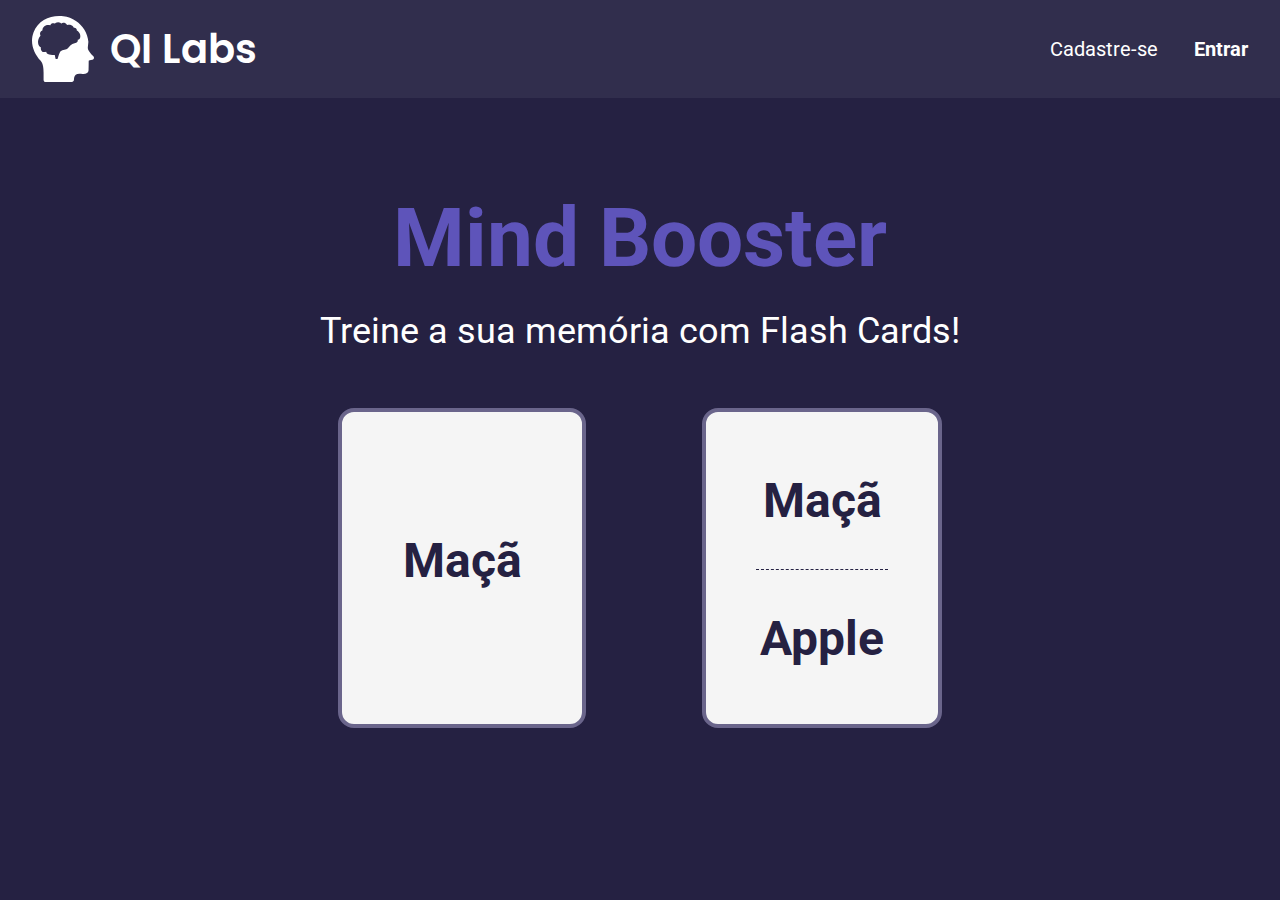
==== frontend/index.html @ b49b5749 "added button & animations" ====
<!DOCTYPE html>
<html lang="pt-BR">

<head>
    <meta charset="UTF-8">
    <meta name="viewport" content="width=device-width, initial-scale=1.0">
    <link rel="stylesheet" href="index.css">
    <title>Flashcards</title>
</head>

<body>
    <header class="header">
        <nav class="header-main">
            <img class="header-icon" src="/icons/brain.svg">
            <h1 class="header-title">QI Labs</h1>
        </nav>

        <nav class="header-menu">
            <a href="/frontend/cadastro.html" class="header-menu-reg">Cadastre-se</a>
            <a href="/frontend/login.html" class="header-menu-log">Entrar</a>
        </nav>
    </header>

    <main class="content">
        <div class="content-titles">
            <h1 class="content-titles-main">Mind Booster</h1>
            <h2 class="content-titles-sub">Treine a sua memória com Flash Cards!</h2>
        </div>

        <section class="content-container">
            <div class="content-card">
                <div>
                    <h2 class="content-card-text">Maçã</h2>
                </div>
            </div>
            
            <div class="content-double-card">
                <div>
                    <h2 class="content-card-text">Maçã</h2>
                </div>

                <div class="divider"></div>

                <div>
                    <h2 class="content-card-text">Apple</h2>
                </div>
            </div>
        </section>
    </main>    
</body>

</html>
---- frontend/index.css ----
@import url('https://fonts.googleapis.com/css2?family=Roboto:wght@300;400;700&display=swap');
@import url('https://fonts.googleapis.com/css2?family=Poppins:wght@400;500;600&display=swap');

* {
    margin: 0;
    padding: 0;
    border: none;
    box-sizing: border-box;
}

body{
    font-size: 100%;
    background-color: #252142;
    font-family: 'Roboto', sans-serif;
    color: white;
}

.header{
    display: flex;
    flex-direction: row;
    align-items: center;
    justify-content: space-between;
    padding: 16px;
    background-color: #312e4d;
}

.header-main{
    display: flex;
    align-items: center;
    gap: 16px;
    padding-left: 16px;
}

.header-title{
    font-family: 'Poppins', sans-serif;
    font-size: 40px;
    font-weight: 600;
}

.header-menu{
    display: flex;
    gap: 36px;
    padding-right: 16px;
    font-size: 20px;
}

.header-menu-reg{
    text-decoration: none;
    color: white;
}

.header-menu-reg:hover{
    color: #a29ce0;
}

.header-menu-log{
    text-decoration: none;
    color: white;
    font-weight: 700;
}

.header-menu-log:hover{
    color: #a29ce0;
}

.content{
    display: flex;
    flex-direction: column;
    align-items: center;
    padding: 92px;
}

.content-titles{
    display: flex;
    flex-direction: column;
    align-items: center;
    gap: 24px;
}

.content-titles-main{
    font-size: 82px;
    font-weight: 700;
    color: #5e54ba;
}

.content-titles-sub{
    font-size: 36px;
    font-weight: 400;
}

.content-container{
    display: flex;
    flex-direction: row;
    align-items: center;
    padding: 56px;
    gap: 116px;
}

.content-card{
    /* Flex */
    display: flex;
    flex-direction: column;
    align-items: center;
    padding: 120px;

    background-color: rgb(245, 245, 245);
    border: 4px solid #6a658b;
    border-radius: 16px;
    width: 240px;
    height: 320px;

    transition: 0.3s ease-out
}

.content-card:hover {
    transform: translateY(-12px);
}

.content-double-card{
    /* Flex */
    display: flex;
    flex-direction: column;
    align-items: center;
    padding: 60px;
    gap: 40px;

    background-color: rgb(245, 245, 245);
    border: 4px solid #6a658b;
    border-radius: 16px;
    width: 240px;
    height: 320px;

    transition: 0.3s ease-out
}

.content-double-card:hover {
    transform: translateY(-12px);
}

.divider{
    width: 132px;
    height: 48px;
    border-bottom: 1px dashed #252142;
    position: relative;
}

.content-card-text{
    color: #252142;
    font-size: 48px;
}
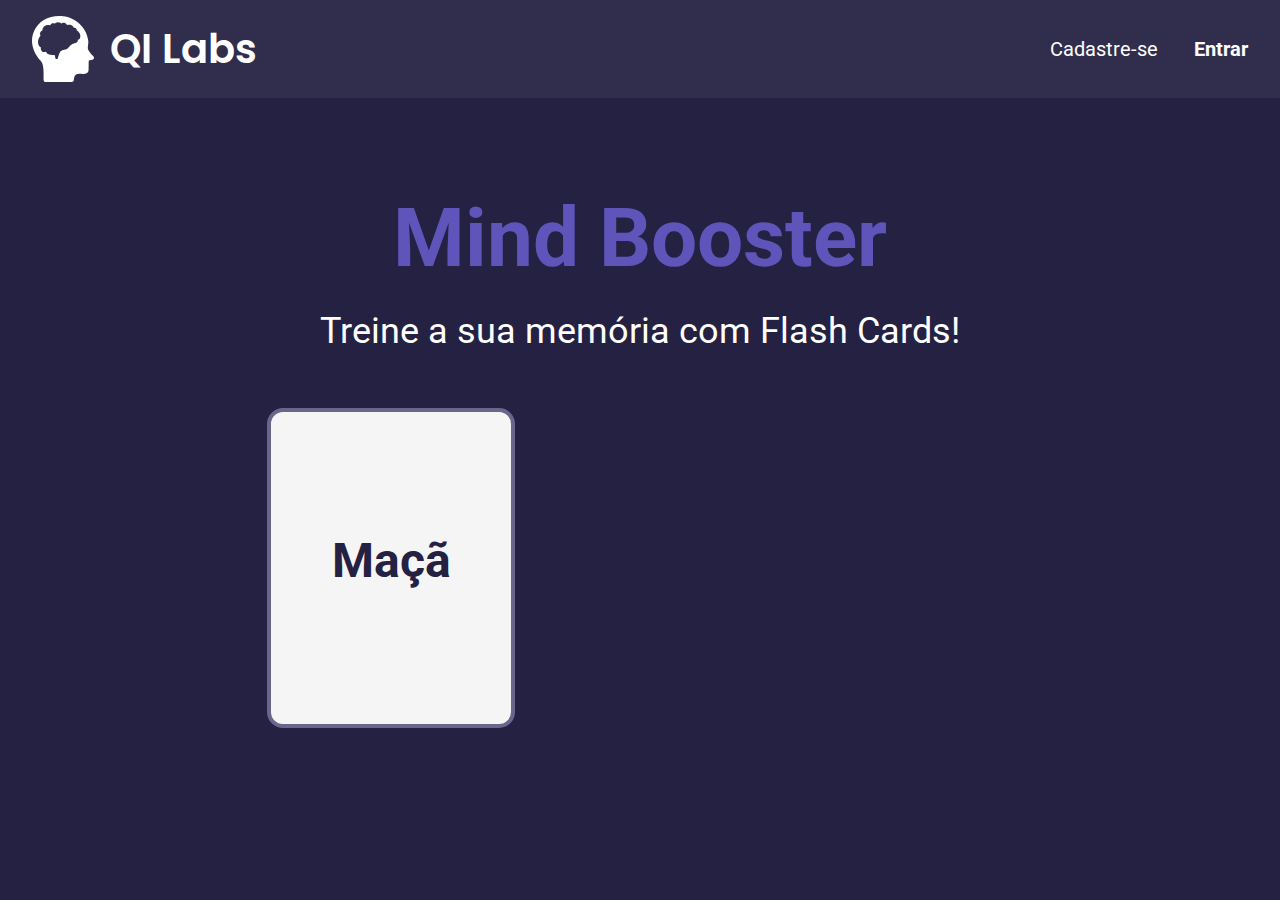
==== commit c39972ae: "changes added" ====
--- a/frontend/index.html
+++ b/frontend/index.html
@@ -28,13 +28,19 @@
         </div>
 
         <section class="content-container">
-            <div class="content-card">
-                <div>
-                    <h2 class="content-card-text">Maçã</h2>
+            <a onclick="mostrarCard()">
+                <div class="content-card">
+                    <div>
+                        <h2 class="content-card-text">Maçã</h2>
+                    </div>
                 </div>
+            </a>
+            
+            <div id="content-arrow-icon">
+                <img src="/icons/arrow.svg">
             </div>
-            
-            <div class="content-double-card">
+
+            <div id="content-double-card">
                 <div>
                     <h2 class="content-card-text">Maçã</h2>
                 </div>
@@ -46,7 +52,9 @@
                 </div>
             </div>
         </section>
-    </main>    
+    </main>
+
+    <script src="/frontend/index.js"></script>
 </body>
 
 </html>--- a/frontend/index.css
+++ b/frontend/index.css
@@ -93,7 +93,7 @@
     flex-direction: row;
     align-items: center;
     padding: 56px;
-    gap: 116px;
+    gap: 56px;
 }
 
 .content-card{
@@ -113,16 +113,21 @@
 }
 
 .content-card:hover {
-    transform: translateY(-12px);
+    transform: translateY(-10px);
 }
 
-.content-double-card{
+#content-arrow-icon {
+    opacity: 0;
+}
+
+#content-double-card{
     /* Flex */
     display: flex;
     flex-direction: column;
     align-items: center;
     padding: 60px;
     gap: 40px;
+    opacity: 0;
 
     background-color: rgb(245, 245, 245);
     border: 4px solid #6a658b;
@@ -133,8 +138,8 @@
     transition: 0.3s ease-out
 }
 
-.content-double-card:hover {
-    transform: translateY(-12px);
+#content-double-card:hover {
+    transform: translateY(-10px);
 }
 
 .divider{
